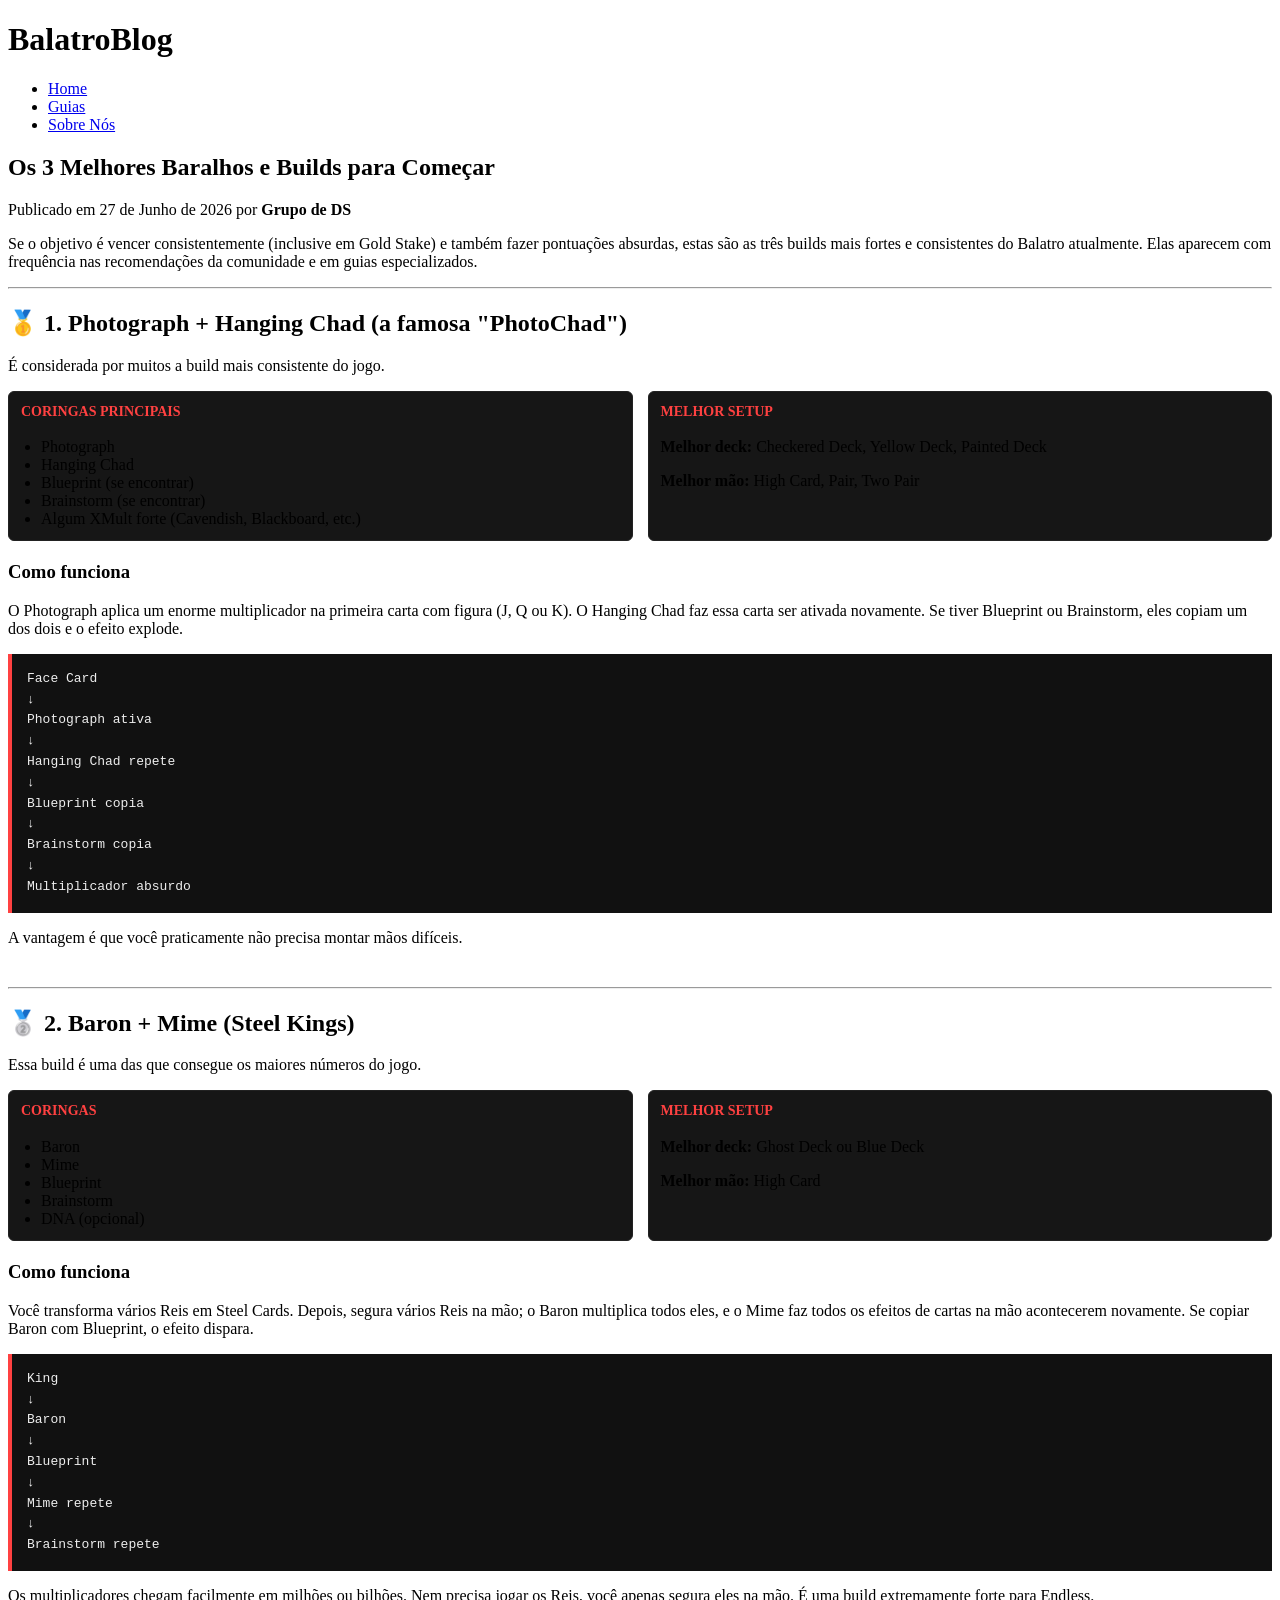
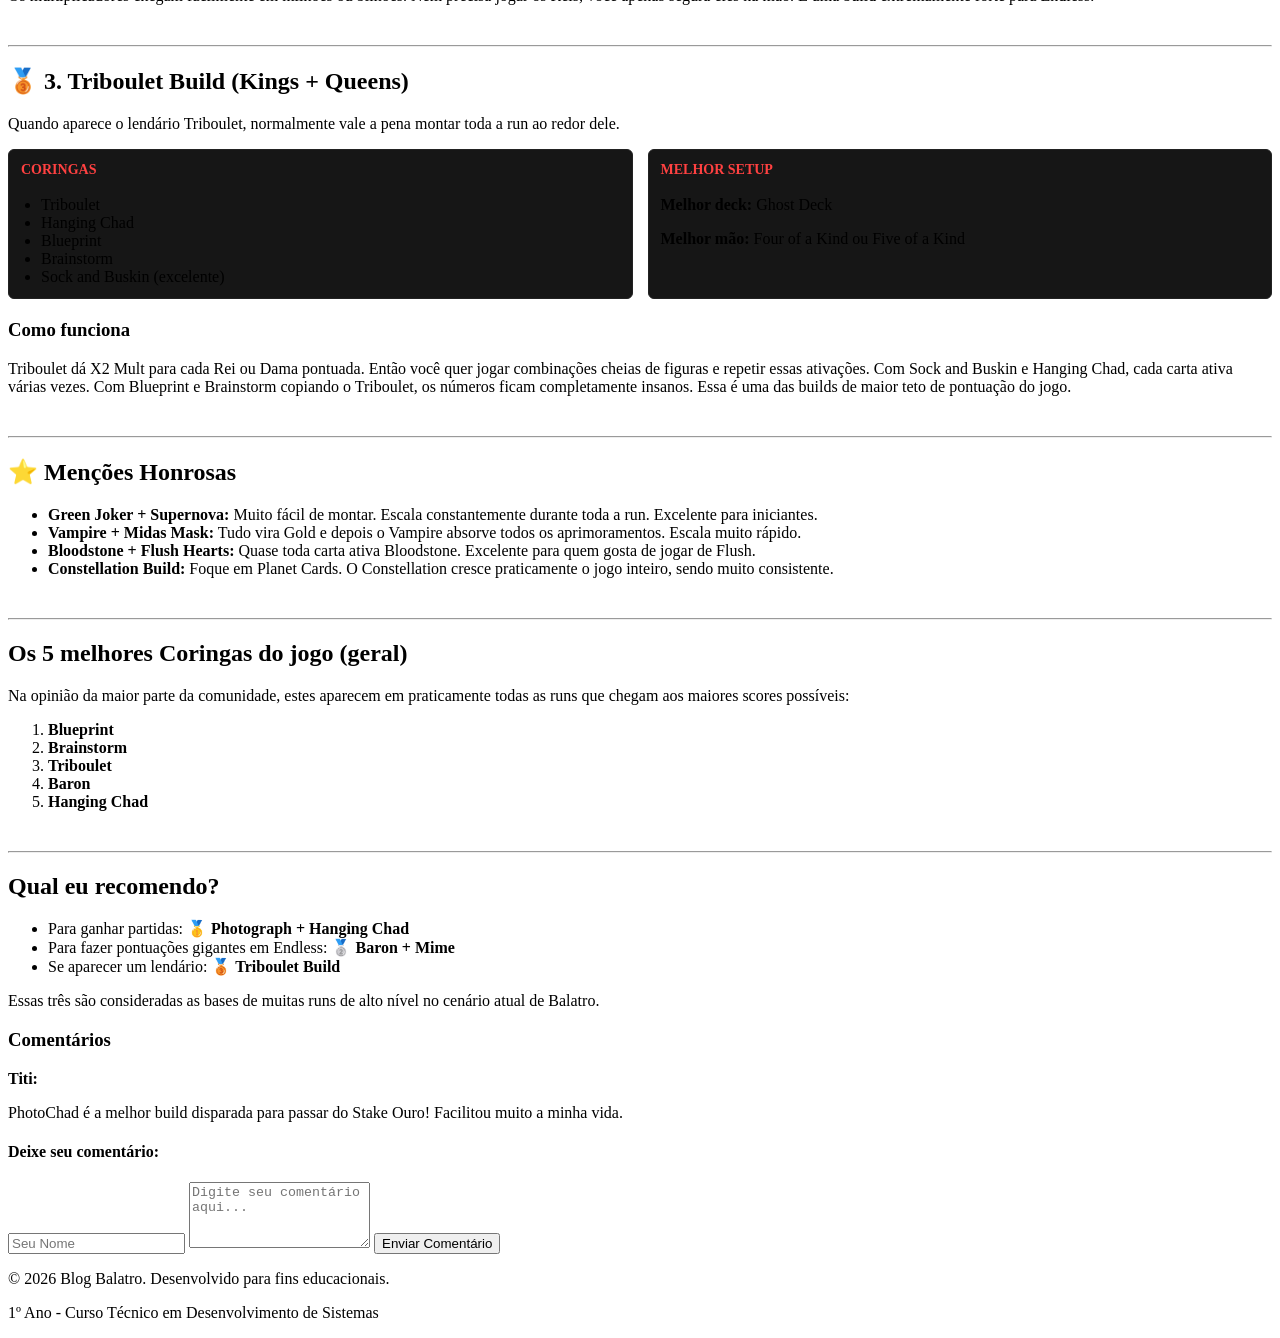
==== baralhos.html @ 19e5cdce "Add files via upload" ====
<!DOCTYPE html>
<html lang="pt-BR">
<head>
    <meta charset="UTF-8">
    <meta name="viewport" content="width=device-width, initial-scale=1.0">
    <title>Blog Balatro - Os 3 Melhores Baralhos e Builds</title>
    <!-- ÍCONE EM SVG DE CARTA CURINGA SEM FUNDO -->
    <link rel="icon" type="image/svg+xml" href="data:image/svg+xml,%3Csvg xmlns='http://www.w3.org/2000/svg' viewBox='0 0 32 32'%3E%3Cstyle%3E.moldura%7Bfill:none;stroke:%23ffffff;stroke-width:2;stroke-linejoin:round;%7D.detalhe%7Bfill:%23ff4141;%7D.boca%7Bfill:none;stroke:%23ff4141;stroke-width:1.5;stroke-linecap:round;%7D%3C/style%3E%3Crect x='4' y='2' width='24' height='28' rx='3' class='moldura'/%3E%3Cpath d='M12 11c0-1.5 1.5-3 4-3s4 1.5 4 3c0 2-2 2.5-2 4h-4z' class='detalhe'/%3E%3Ccircle cx='14' cy='12' r='1' fill='%23ffffff'/%3E%3Ccircle cx='18' cy='12' r='1' fill='%23ffffff'/%3E%3Cpath d='M13 21q3 2 6 0' class='boca'/%3E%3Ccircle cx='16' cy='7' r='1.5' class='detalhe'/%3E%3C/svg%3E">
    <link rel="stylesheet" href="css/estilo.css">
    <style>
        .fluxo-ativacao {
            background: #111;
            border-left: 4px solid #ff4141;
            padding: 15px;
            margin: 15px 0;
            font-family: monospace;
            color: #eee;
            line-height: 1.6;
        }
        .grid-build-detalhes {
            display: grid;
            grid-template-columns: 1fr 1fr;
            gap: 15px;
            margin: 10px 0 20px 0;
        }
        .bloco-info {
            background: #161616;
            padding: 12px;
            border-radius: 6px;
            border: 1px solid #222;
        }
        .bloco-info h4 {
            margin-top: 0;
            color: #ff4141;
            font-size: 14px;
            text-transform: uppercase;
        }
        .bloco-info ul {
            margin: 0;
            padding-left: 20px;
        }
    </style>
</head>
<body>

    <header>
        <div class="logo">
            <h1>Balatro<span>Blog</span></h1>
        </div>
        <nav>
            <ul>
                <li><a href="index.html">Home</a></li>
                <li><a href="post.html" class="active">Guias</a></li>
                <li><a href="sobre.html">Sobre Nós</a></li>
            </ul>
        </nav>
    </header>

    <main class="container artigo-unico">
        <article>
            <header class="artigo-header">
                <h1>Os 3 Melhores Baralhos e Builds para Começar</h1>
                <p class="meta-artigo">Publicado em 27 de Junho de 2026 por <strong>Grupo de DS</strong></p>
            </header>

            <div class="artigo-texto">
                <p>Se o objetivo é vencer consistentemente (inclusive em Gold Stake) e também fazer pontuações absurdas, estas são as três builds mais fortes e consistentes do Balatro atualmente. Elas aparecem com frequência nas recomendações da comunidade e em guias especializados.</p>
                
                <hr>

                <h2>🥇 1. Photograph + Hanging Chad (a famosa "PhotoChad")</h2>
                <p>É considerada por muitos a build mais consistente do jogo.</p>

                <div class="grid-build-detalhes">
                    <div class="bloco-info">
                        <h4>Coringas principais</h4>
                        <ul>
                            <li>Photograph</li>
                            <li>Hanging Chad</li>
                            <li>Blueprint (se encontrar)</li>
                            <li>Brainstorm (se encontrar)</li>
                            <li>Algum XMult forte (Cavendish, Blackboard, etc.)</li>
                        </ul>
                    </div>
                    <div class="bloco-info">
                        <h4>Melhor setup</h4>
                        <p><strong>Melhor deck:</strong> Checkered Deck, Yellow Deck, Painted Deck</p>
                        <p><strong>Melhor mão:</strong> High Card, Pair, Two Pair</p>
                    </div>
                </div>

                <h3>Como funciona</h3>
                <p>O Photograph aplica um enorme multiplicador na primeira carta com figura (J, Q ou K). O Hanging Chad faz essa carta ser ativada novamente. Se tiver Blueprint ou Brainstorm, eles copiam um dos dois e o efeito explode.</p>
                
                <div class="fluxo-ativacao">
                    Face Card<br>
                    ↓<br>
                    Photograph ativa<br>
                    ↓<br>
                    Hanging Chad repete<br>
                    ↓<br>
                    Blueprint copia<br>
                    ↓<br>
                    Brainstorm copia<br>
                    ↓<br>
                    Multiplicador absurdo
                </div>
                <p>A vantagem é que você praticamente não precisa montar mãos difíceis.</p>

                <hr style="margin-top: 40px;">

                <h2>🥈 2. Baron + Mime (Steel Kings)</h2>
                <p>Essa build é uma das que consegue os maiores números do jogo.</p>

                <div class="grid-build-detalhes">
                    <div class="bloco-info">
                        <h4>Coringas</h4>
                        <ul>
                            <li>Baron</li>
                            <li>Mime</li>
                            <li>Blueprint</li>
                            <li>Brainstorm</li>
                            <li>DNA (opcional)</li>
                        </ul>
                    </div>
                    <div class="bloco-info">
                        <h4>Melhor setup</h4>
                        <p><strong>Melhor deck:</strong> Ghost Deck ou Blue Deck</p>
                        <p><strong>Melhor mão:</strong> High Card</p>
                    </div>
                </div>

                <h3>Como funciona</h3>
                <p>Você transforma vários Reis em Steel Cards. Depois, segura vários Reis na mão; o Baron multiplica todos eles, e o Mime faz todos os efeitos de cartas na mão acontecerem novamente. Se copiar Baron com Blueprint, o efeito dispara.</p>
                
                <div class="fluxo-ativacao">
                    King<br>
                    ↓<br>
                    Baron<br>
                    ↓<br>
                    Blueprint<br>
                    ↓<br>
                    Mime repete<br>
                    ↓<br>
                    Brainstorm repete
                </div>
                <p>Os multiplicadores chegam facilmente em milhões ou bilhões. Nem precisa jogar os Reis, você apenas segura eles na mão. É uma build extremamente forte para Endless.</p>

                <hr style="margin-top: 40px;">

                <h2>🥉 3. Triboulet Build (Kings + Queens)</h2>
                <p>Quando aparece o lendário Triboulet, normalmente vale a pena montar toda a run ao redor dele.</p>

                <div class="grid-build-detalhes">
                    <div class="bloco-info">
                        <h4>Coringas</h4>
                        <ul>
                            <li>Triboulet</li>
                            <li>Hanging Chad</li>
                            <li>Blueprint</li>
                            <li>Brainstorm</li>
                            <li>Sock and Buskin (excelente)</li>
                        </ul>
                    </div>
                    <div class="bloco-info">
                        <h4>Melhor setup</h4>
                        <p><strong>Melhor deck:</strong> Ghost Deck</p>
                        <p><strong>Melhor mão:</strong> Four of a Kind ou Five of a Kind</p>
                    </div>
                </div>

                <h3>Como funciona</h3>
                <p>Triboulet dá X2 Mult para cada Rei ou Dama pontuada. Então você quer jogar combinações cheias de figuras e repetir essas ativações. Com Sock and Buskin e Hanging Chad, cada carta ativa várias vezes. Com Blueprint e Brainstorm copiando o Triboulet, os números ficam completamente insanos. Essa é uma das builds de maior teto de pontuação do jogo.</p>

                <hr style="margin-top: 40px;">

                <h2>⭐ Menções Honrosas</h2>
                <ul>
                    <li><strong>Green Joker + Supernova:</strong> Muito fácil de montar. Escala constantemente durante toda a run. Excelente para iniciantes.</li>
                    <li><strong>Vampire + Midas Mask:</strong> Tudo vira Gold e depois o Vampire absorve todos os aprimoramentos. Escala muito rápido.</li>
                    <li><strong>Bloodstone + Flush Hearts:</strong> Quase toda carta ativa Bloodstone. Excelente para quem gosta de jogar de Flush.</li>
                    <li><strong>Constellation Build:</strong> Foque em Planet Cards. O Constellation cresce praticamente o jogo inteiro, sendo muito consistente.</li>
                </ul>

                <hr style="margin-top: 40px;">

                <h2>Os 5 melhores Coringas do jogo (geral)</h2>
                <p>Na opinião da maior parte da comunidade, estes aparecem em praticamente todas as runs que chegam aos maiores scores possíveis:</p>
                <ol>
                    <li><strong>Blueprint</strong></li>
                    <li><strong>Brainstorm</strong></li>
                    <li><strong>Triboulet</strong></li>
                    <li><strong>Baron</strong></li>
                    <li><strong>Hanging Chad</strong></li>
                </ol>

                <hr style="margin-top: 40px;">

                <h2>Qual eu recomendo?</h2>
                <ul>
                    <li>Para ganhar partidas: <strong>🥇 Photograph + Hanging Chad</strong></li>
                    <li>Para fazer pontuações gigantes em Endless: <strong>🥈 Baron + Mime</strong></li>
                    <li>Se aparecer um lendário: <strong>🥉 Triboulet Build</strong></li>
                </ul>
                <p>Essas três são consideradas as bases de muitas runs de alto nível no cenário atual de Balatro.</p>
            </div>
        </article>

        <section class="secao-comentarios">
            <h3>Comentários</h3>
            <div class="lista-comentarios" id="listaComentarios">
                <div class="comentario">
                    <strong>Titi:</strong>
                    <p>PhotoChad é a melhor build disparada para passar do Stake Ouro! Facilitou muito a minha vida.</p>
                </div>
            </div>

            <form class="form-comentario" id="formComentario">
                <h4>Deixe seu comentário:</h4>
                <input type="text" id="nomeUsuario" placeholder="Seu Nome" required>
                <textarea id="textoComentario" placeholder="Digite seu comentário aqui..." rows="4" required></textarea>
                <button type="submit" class="btn-ler-mais">Enviar Comentário</button>
            </form>
        </section>
    </main>

    <footer>
        <p>&copy; 2026 Blog Balatro. Desenvolvido para fins educacionais.</p>
        <p>1º Ano - Curso Técnico em Desenvolvimento de Sistemas</p>
    </footer>

    <script>
        document.getElementById('formComentario').addEventListener('submit', function(e) {
            e.preventDefault();
            const nome = document.getElementById('nomeUsuario').value;
            const texto = document.getElementById('textoComentario').value;
            const novoComentario = document.createElement('div');
            novoComentario.classList.add('comentario');
            novoComentario.innerHTML = `<strong>${nome}:</strong><p>${texto}</p>`;
            document.getElementById('listaComentarios').appendChild(novoComentario);
            this.reset();
        });
    </script>
</body>
</html>
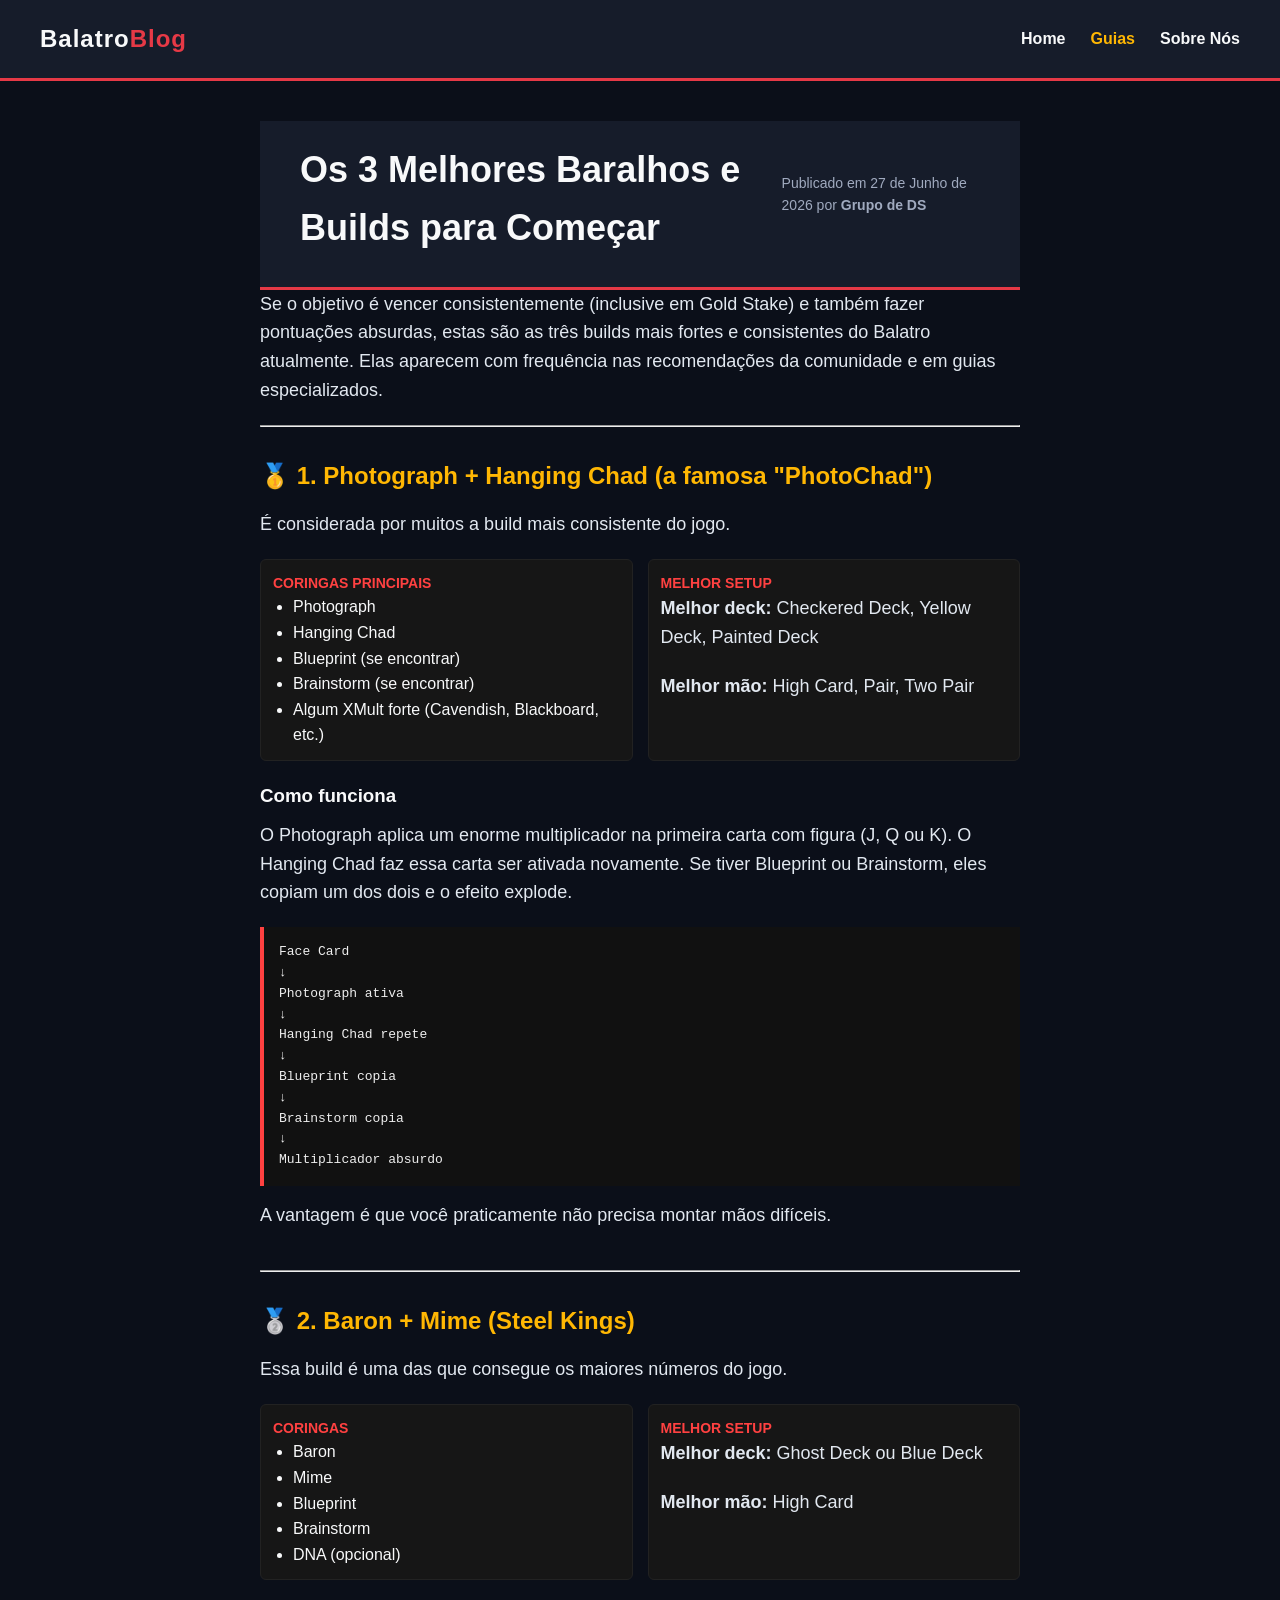
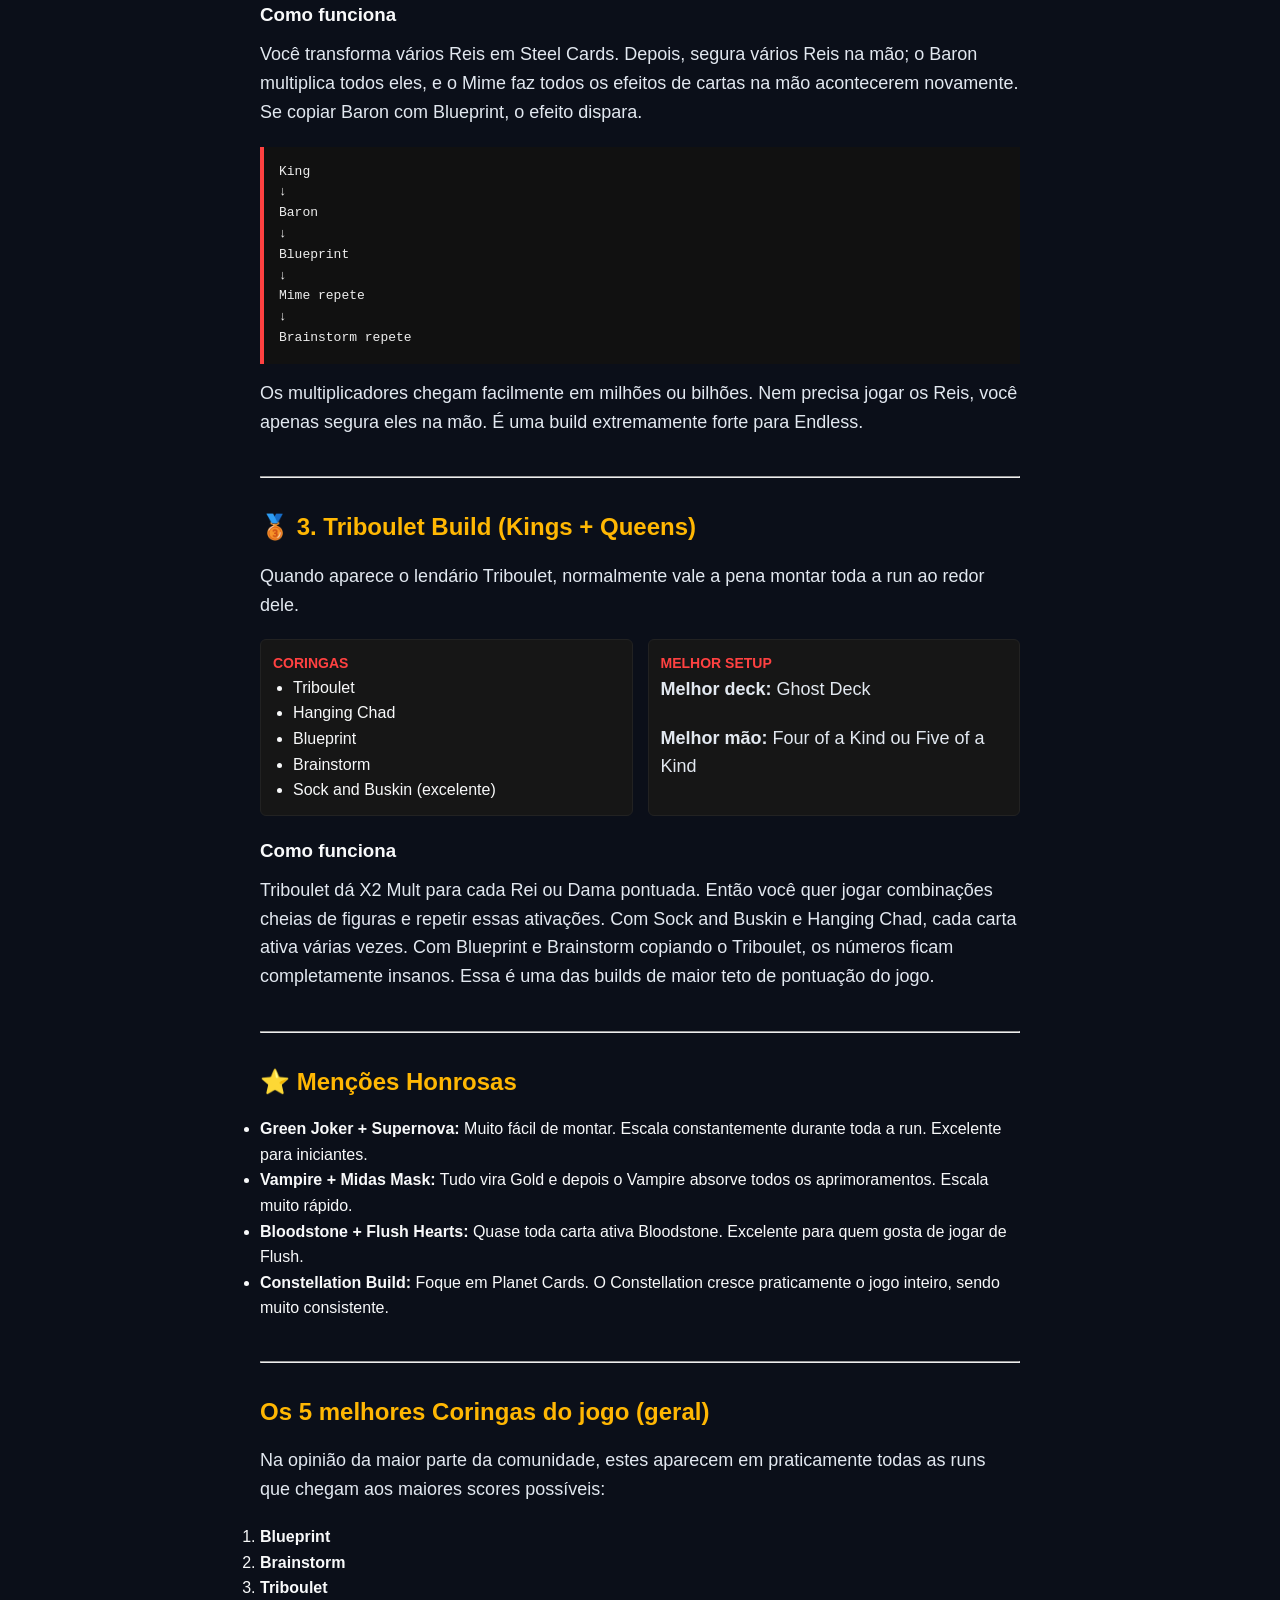
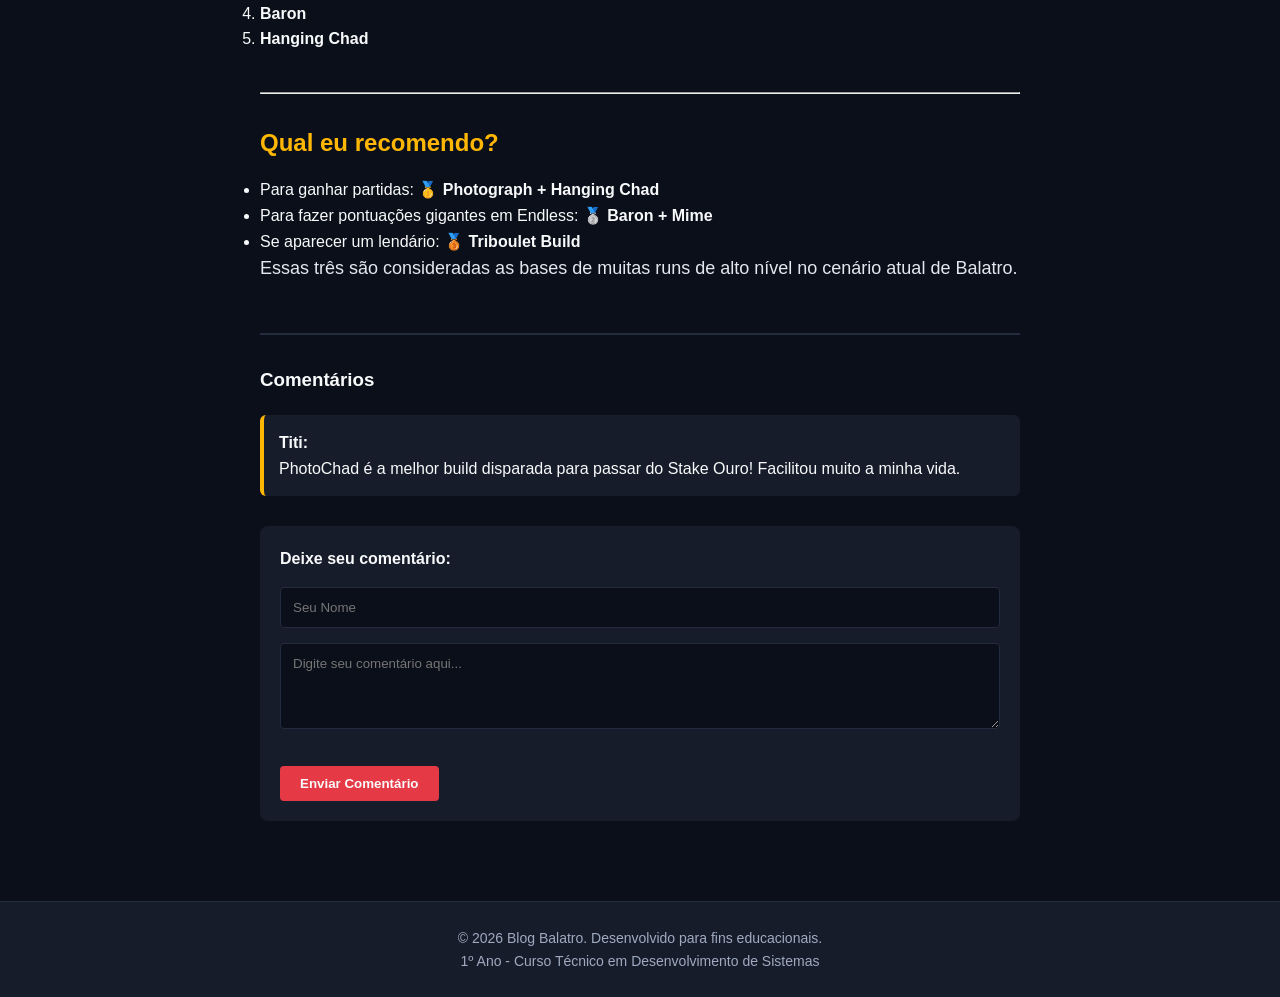
==== commit 8aa4afdf: "baralhos.html" ====
--- a/baralhos.html
+++ b/baralhos.html
@@ -6,7 +6,7 @@
     <title>Blog Balatro - Os 3 Melhores Baralhos e Builds</title>
     <!-- ÍCONE EM SVG DE CARTA CURINGA SEM FUNDO -->
     <link rel="icon" type="image/svg+xml" href="data:image/svg+xml,%3Csvg xmlns='http://www.w3.org/2000/svg' viewBox='0 0 32 32'%3E%3Cstyle%3E.moldura%7Bfill:none;stroke:%23ffffff;stroke-width:2;stroke-linejoin:round;%7D.detalhe%7Bfill:%23ff4141;%7D.boca%7Bfill:none;stroke:%23ff4141;stroke-width:1.5;stroke-linecap:round;%7D%3C/style%3E%3Crect x='4' y='2' width='24' height='28' rx='3' class='moldura'/%3E%3Cpath d='M12 11c0-1.5 1.5-3 4-3s4 1.5 4 3c0 2-2 2.5-2 4h-4z' class='detalhe'/%3E%3Ccircle cx='14' cy='12' r='1' fill='%23ffffff'/%3E%3Ccircle cx='18' cy='12' r='1' fill='%23ffffff'/%3E%3Cpath d='M13 21q3 2 6 0' class='boca'/%3E%3Ccircle cx='16' cy='7' r='1.5' class='detalhe'/%3E%3C/svg%3E">
-    <link rel="stylesheet" href="css/estilo.css">
+    <link rel="stylesheet" href="estilo.css">
     <style>
         .fluxo-ativacao {
             background: #111;
@@ -242,4 +242,4 @@
         });
     </script>
 </body>
-</html>+</html>
--- a/estilo.css
+++ b/estilo.css
@@ -0,0 +1,310 @@
+/* ==========================================================================
+   1. CONFIGURAÇÕES GERAIS E VARIÁVEIS (DESIGN SYSTEM)
+   ========================================================================== */
+:root {
+    --cor-fundo: #0B0F19;       /* Azul Escuro Psicodélico */
+    --cor-card: #161C2A;        /* Azul um pouco mais claro para dar contraste */
+    --cor-primaria: #E63946;    /* Vermelho Neon Balatro */
+    --cor-detalhe: #FFB703;     /* Amarelo Ouro */
+    --cor-texto: #F8F9FA;       /* Off-White */
+    --cor-texto-mutado: #A0AABF;/* Cinza para textos secundários */
+}
+
+/* Reset básico de margens e paddings */
+* {
+    margin: 0;
+    padding: 0;
+    box-sizing: border-box;
+    font-family: 'Segoe UI', Tahoma, Geneva, Verdana, sans-serif;
+}
+
+body {
+    background-color: var(--cor-fundo);
+    color: var(--cor-texto);
+    line-height: 1.6;
+}
+
+.container {
+    max-width: 1000px;
+    margin: 0 auto;
+    padding: 40px 20px;
+}
+
+/* ==========================================================================
+   2. COMPONENTES GERAIS (HEADER, FOOTER E BOTÕES)
+   ========================================================================== */
+header {
+    background-color: var(--cor-card);
+    padding: 20px 40px;
+    display: flex;
+    justify-content: space-between;
+    align-items: center;
+    border-bottom: 3px solid var(--cor-primaria);
+}
+
+.logo h1 {
+    font-size: 24px;
+    letter-spacing: 1px;
+}
+
+.logo h1 span {
+    color: var(--cor-primaria);
+}
+
+nav ul {
+    display: flex;
+    list-style: none;
+}
+
+nav ul li {
+    margin-left: 25px;
+}
+
+nav ul li a {
+    color: var(--cor-texto);
+    text-decoration: none;
+    font-weight: 600;
+    font-size: 16px;
+    transition: color 0.3s;
+}
+
+nav ul li a:hover, nav ul li a.active {
+    color: var(--cor-detalhe);
+}
+
+footer {
+    background-color: var(--cor-card);
+    text-align: center;
+    padding: 25px 20px;
+    margin-top: 40px;
+    border-top: 1px solid #232B3E;
+    font-size: 14px;
+    color: var(--cor-texto-mutado);
+}
+
+.btn-ler-mais {
+    display: inline-block;
+    background-color: var(--cor-primaria);
+    color: var(--cor-texto);
+    text-decoration: none;
+    padding: 10px 20px;
+    border-radius: 4px;
+    font-weight: bold;
+    margin-top: 15px;
+    border: none;
+    cursor: pointer;
+    transition: background-color 0.3s;
+}
+
+.btn-ler-mais:hover {
+    background-color: #C82937;
+}
+
+/* ==========================================================================
+   3. PÁGINA INICIAL (HOME)
+   ========================================================================== */
+.hero {
+    background: linear-gradient(rgba(11, 15, 25, 0.8), rgba(11, 15, 25, 0.9)), url('../imagens/banner-hero.jpg') center/cover;
+    padding: 80px 20px;
+    text-align: center;
+    border-bottom: 1px solid #232B3E;
+}
+
+.hero-conteudo h2 {
+    font-size: 36px;
+    color: var(--cor-detalhe);
+    margin-bottom: 15px;
+}
+
+.hero-conteudo p {
+    max-width: 600px;
+    margin: 0 auto;
+    color: var(--cor-texto-mutado);
+}
+
+.titulo-secao {
+    font-size: 28px;
+    margin-bottom: 30px;
+    border-left: 5px solid var(--cor-primaria);
+    padding-left: 10px;
+}
+
+.feed-posts {
+    display: flex;
+    flex-direction: column;
+    gap: 30px;
+}
+
+.card-post {
+    background-color: var(--cor-card);
+    border-radius: 8px;
+    overflow: hidden;
+    display: flex; /* Alinha imagem e texto lado a lado */
+    border: 1px solid #232B3E;
+}
+
+.img-card {
+    width: 250px;
+    object-fit: cover;
+    background-color: #1A2333; /* Fundo backup se faltar imagem */
+}
+
+.card-conteudo {
+    padding: 25px;
+}
+
+.card-conteudo h3 {
+    margin-bottom: 10px;
+    font-size: 22px;
+}
+
+.card-conteudo p {
+    color: var(--cor-texto-mutado);
+}
+
+/* ==========================================================================
+   4. ESTRUTURA DO ARTIGO INTERNO (POST.HTML)
+   ========================================================================== */
+.artigo-unico {
+    max-width: 800px;
+}
+
+.artigo-header h1 {
+    font-size: 36px;
+    margin-bottom: 10px;
+}
+
+.meta-artigo {
+    color: var(--cor-texto-mutado);
+    font-size: 14px;
+    margin-bottom: 20px;
+}
+
+.img-artigo-principal {
+    width: 100%;
+    height: 350px;
+    object-fit: cover;
+    border-radius: 8px;
+    margin-bottom: 30px;
+}
+
+.artigo-texto p {
+    font-size: 18px;
+    margin-bottom: 20px;
+    color: #E2E8F0;
+}
+
+.artigo-texto h2 {
+    color: var(--cor-detalhe);
+    margin: 30px 0 15px 0;
+}
+
+.artigo-texto h3 {
+    margin: 20px 0 10px 0;
+}
+
+.artigo-texto code {
+    background-color: #1A2333;
+    padding: 2px 6px;
+    border-radius: 4px;
+    color: var(--cor-primaria);
+}
+
+/* Comentários */
+.secao-comentarios {
+    margin-top: 50px;
+    border-top: 2px solid #232B3E;
+    padding-top: 30px;
+}
+
+.lista-comentarios {
+    margin: 20px 0;
+}
+
+.comentario {
+    background-color: var(--cor-card);
+    padding: 15px;
+    border-radius: 6px;
+    border-left: 4px solid var(--cor-detalhe);
+}
+
+.form-comentario {
+    background-color: var(--cor-card);
+    padding: 20px;
+    border-radius: 8px;
+    margin-top: 30px;
+}
+
+.form-comentario h4 {
+    margin-bottom: 15px;
+}
+
+.form-comentario input, .form-comentario textarea {
+    width: 100%;
+    padding: 12px;
+    margin-bottom: 15px;
+    background-color: var(--cor-fundo);
+    border: 1px solid #232B3E;
+    color: white;
+    border-radius: 4px;
+}
+
+/* ==========================================================================
+   5. PÁGINA QUEM SOMOS (SOBRE.HTML)
+   ========================================================================== */
+.sobre-projeto {
+    margin-bottom: 50px;
+}
+
+.sobre-projeto p {
+    font-size: 18px;
+    margin-bottom: 15px;
+    color: var(--cor-texto-mutado);
+}
+
+.grid-equipe {
+    display: flex;
+    gap: 30px;
+    flex-wrap: wrap;
+}
+
+.card-integrante {
+    background-color: var(--cor-card);
+    border: 1px solid #232B3E;
+    border-radius: 8px;
+    padding: 30px;
+    text-align: center;
+    flex: 1;
+    min-width: 250px;
+}
+
+.avatar {
+    width: 120px;
+    height: 120px;
+    border-radius: 50%;
+    object-fit: cover;
+    margin-bottom: 15px;
+    border: 3px solid var(--cor-primaria);
+}
+
+.cargo {
+    color: var(--cor-detalhe);
+    font-weight: bold;
+    font-size: 14px;
+    margin-bottom: 10px;
+}
+
+/* Responsividade Básica (Garante boa visualização em telas menores/celular) */
+@media (max-width: 768px) {
+    header {
+        flex-direction: column;
+        gap: 15px;
+    }
+    .card-post {
+        flex-direction: column;
+    }
+    .img-card {
+        width: 100%;
+        height: 200px;
+    }
+}
